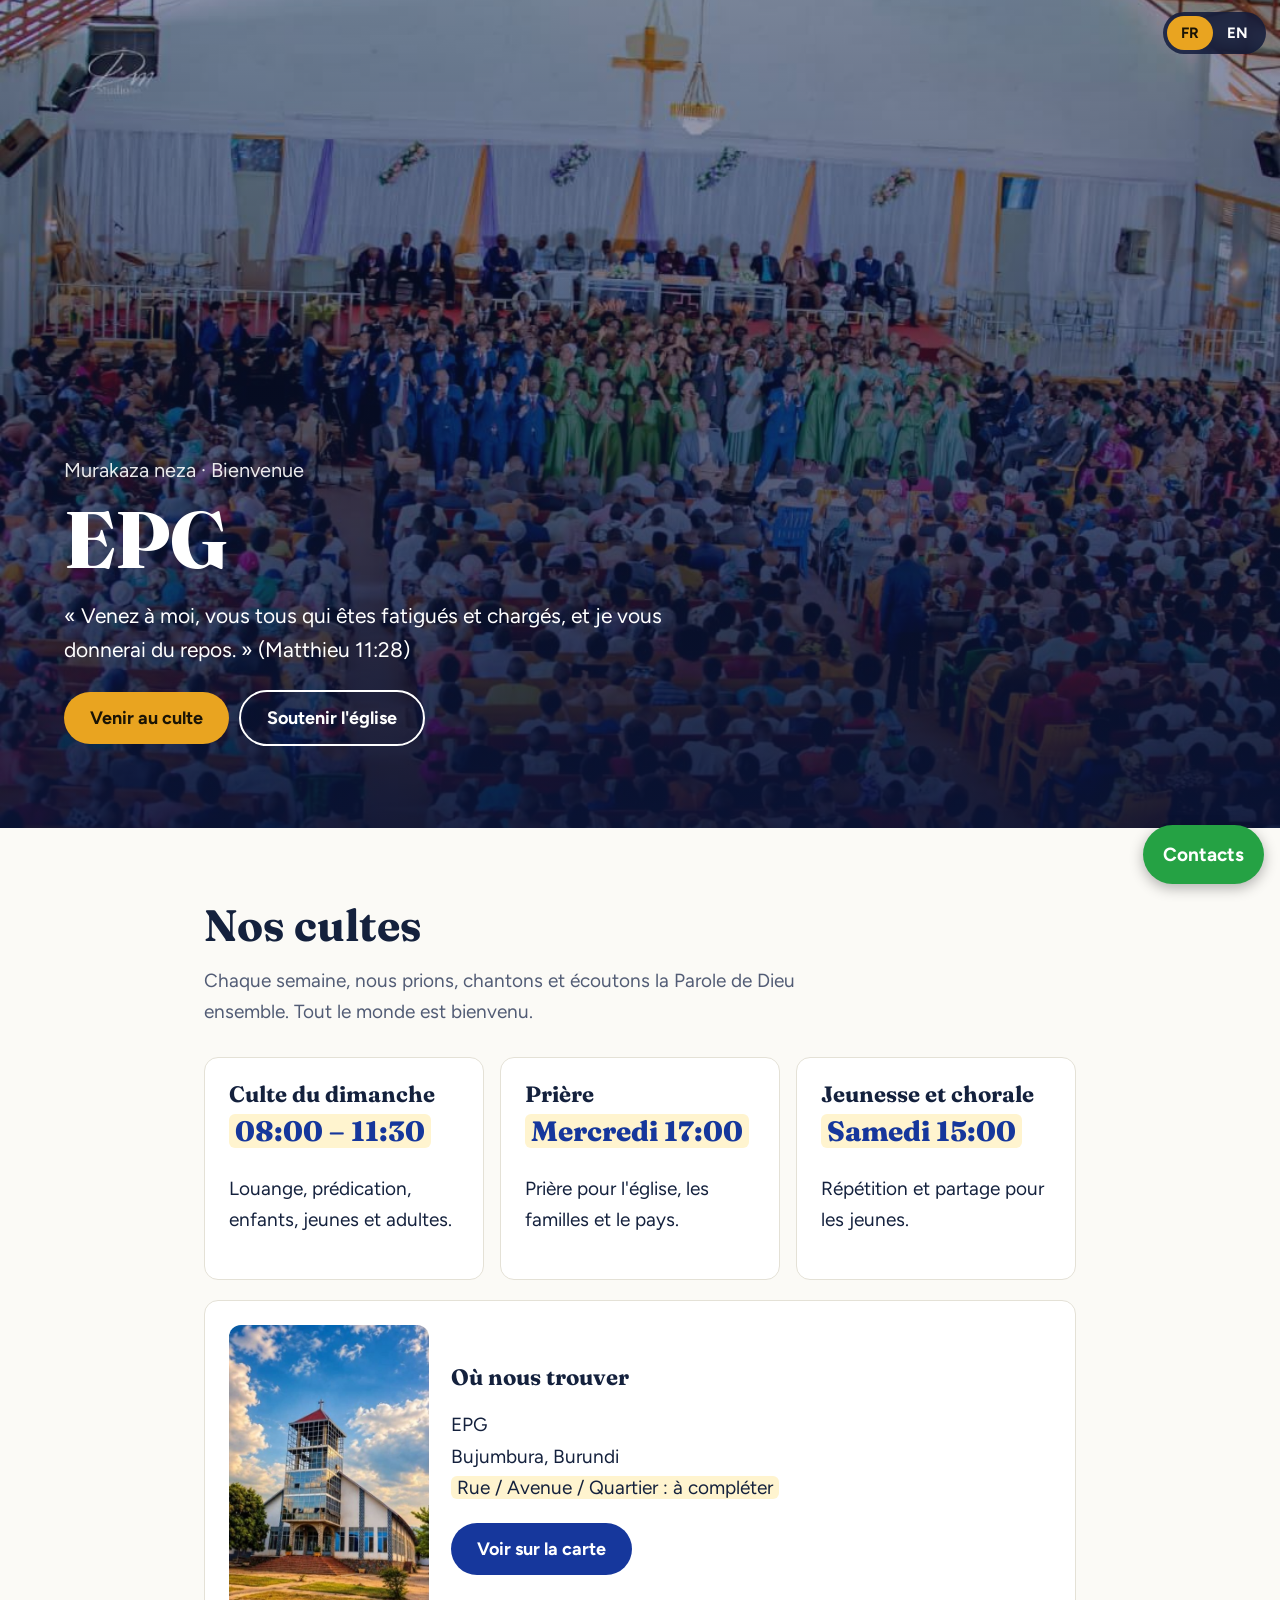
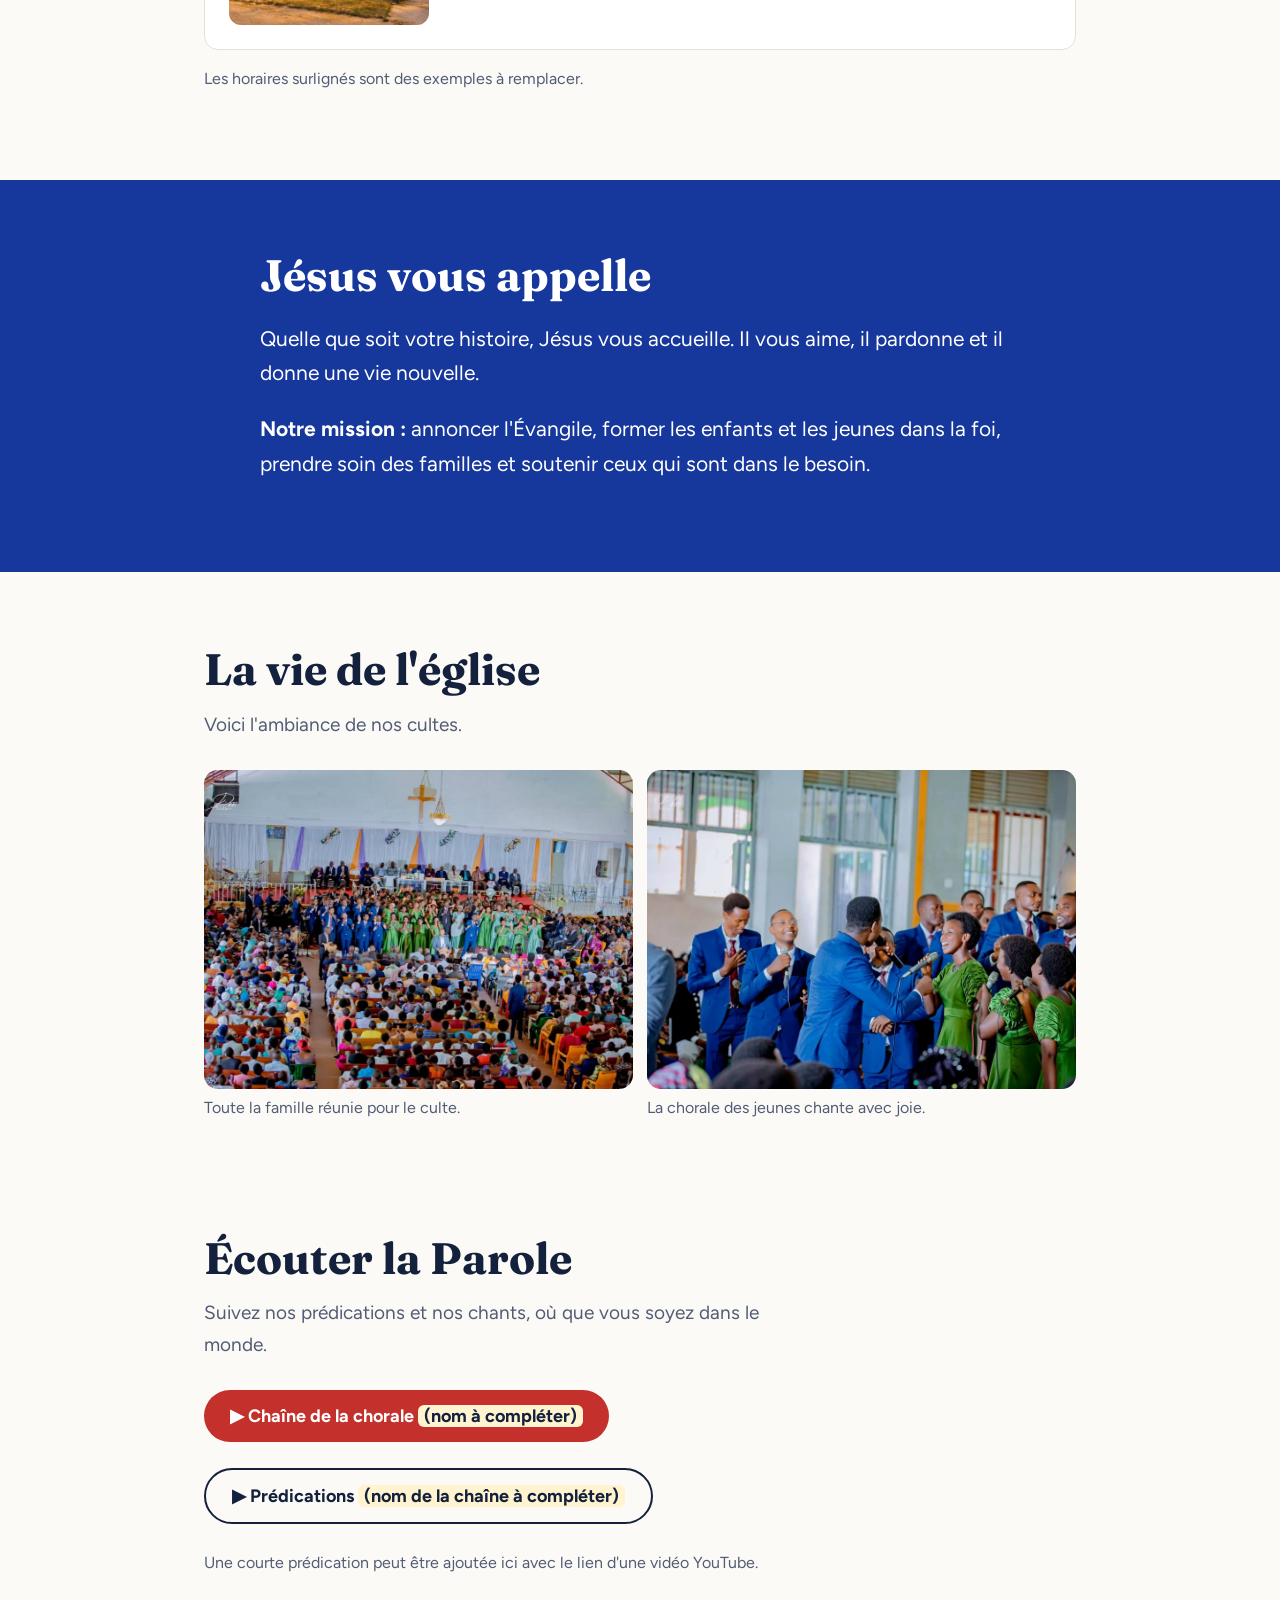
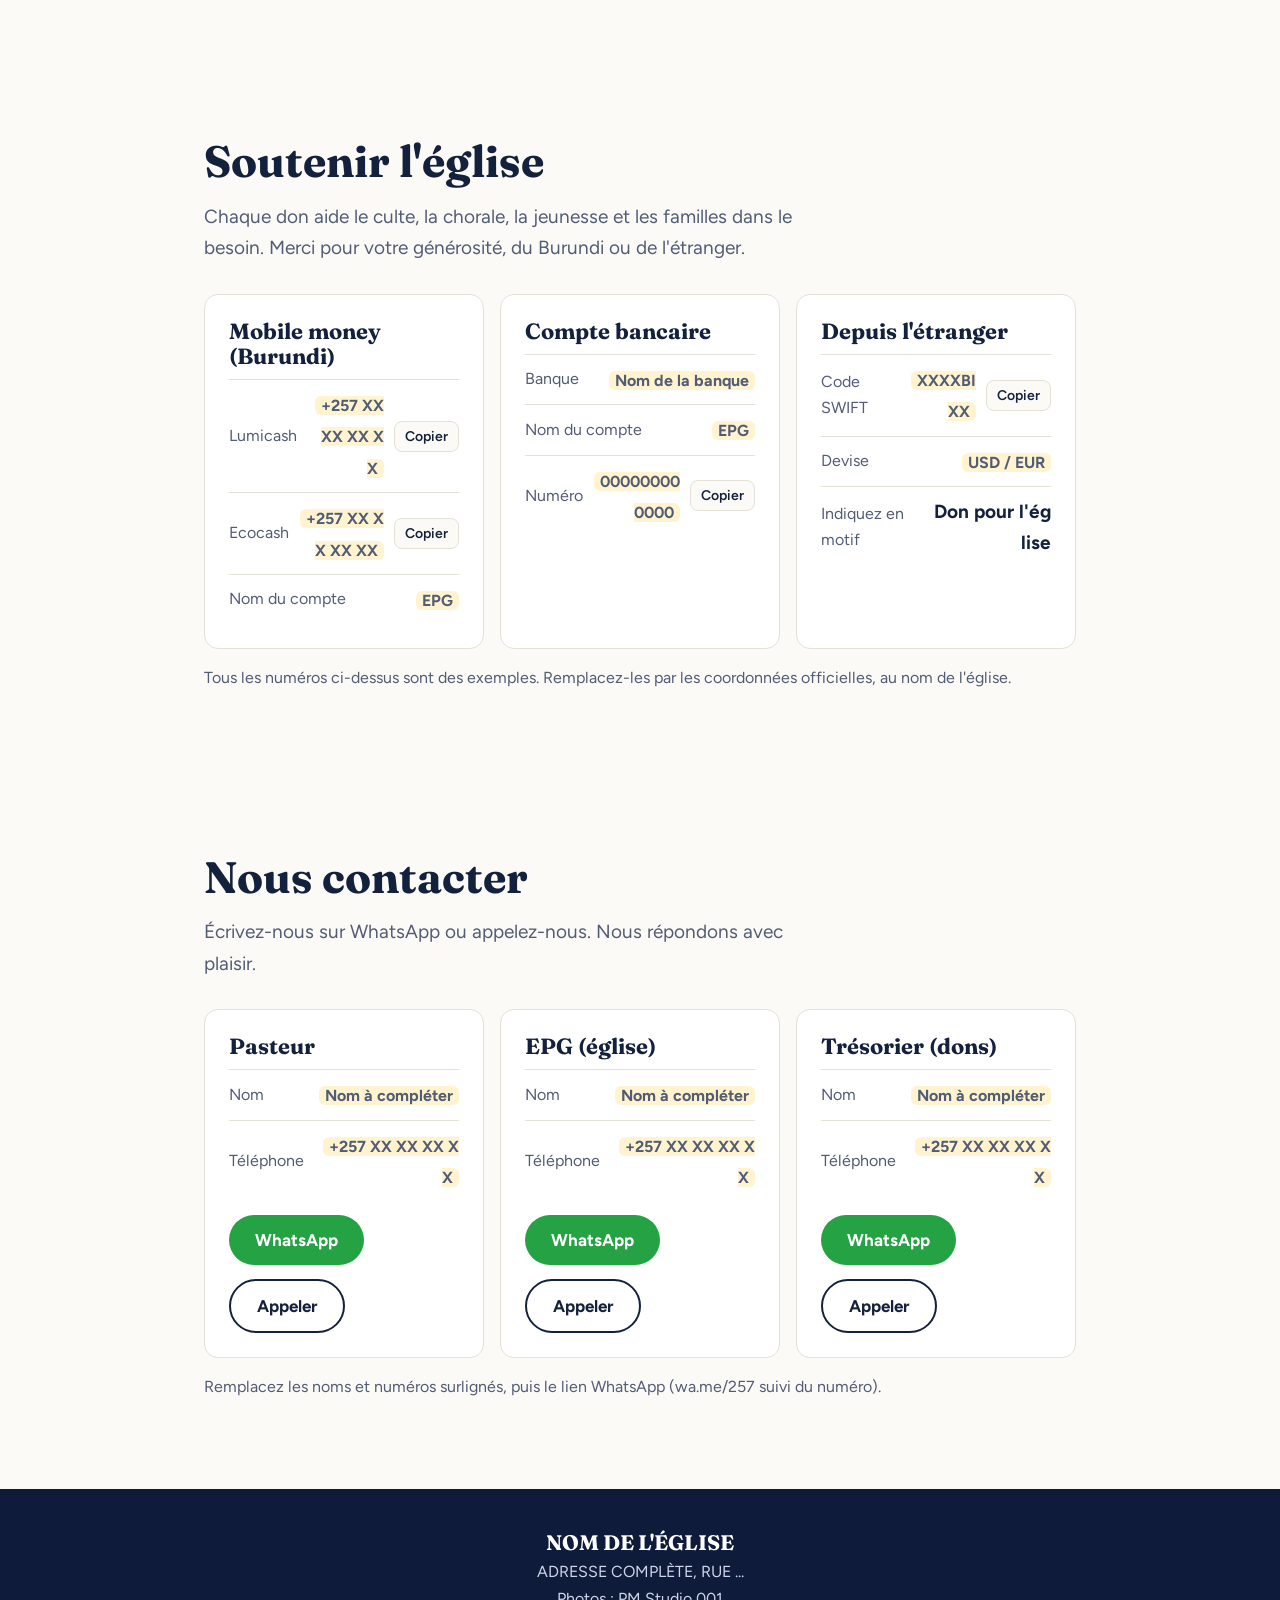
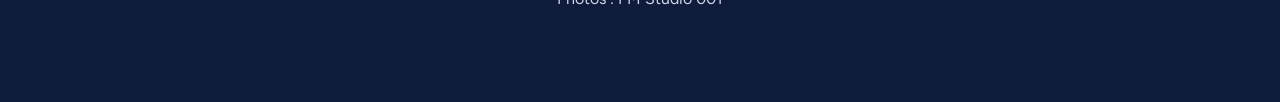
==== eglise-v3.html @ 3b9bd99d "initial commit" ====
<!DOCTYPE html>
<html lang="fr">
<head>
<meta charset="utf-8">
<meta name="viewport" content="width=device-width, initial-scale=1, viewport-fit=cover">
<title>EPG – Bujumbura, Burundi</title>
<link href="https://fonts.googleapis.com/css2?family=Fraunces:opsz,wght@9..144,600;9..144,800&family=Figtree:wght@400;500;700&display=swap" rel="stylesheet">
<style>
:root{--bg:#fbfaf6;--ink:#14213d;--muted:#525c75;--blue:#16379c;--green:#1f8a4c;--gold:#e9a420;--card:#fff;--line:#e4e1d6;--warn:#fff4cf;box-sizing:border-box;padding-top:env(safe-area-inset-top,0px);padding-bottom:env(safe-area-inset-bottom,0px)}
@media (prefers-color-scheme:dark){:root:not([data-theme="light"]){--bg:#0d1427;--ink:#eef0f7;--muted:#a9b2ca;--blue:#8ea5ff;--green:#55d391;--card:#16203b;--line:#28334f;--warn:#3a3317}}
:root[data-theme="dark"]{--bg:#0d1427;--ink:#eef0f7;--muted:#a9b2ca;--blue:#8ea5ff;--green:#55d391;--card:#16203b;--line:#28334f;--warn:#3a3317}
*{box-sizing:border-box}html{scroll-behavior:smooth}
body{margin:0;background:var(--bg);color:var(--ink);font:19px/1.65 Figtree,system-ui,sans-serif}
img{max-width:100%;display:block}
h1,h2,h3{font-family:Fraunces,Georgia,serif;line-height:1.15;margin:0}
a{color:inherit}:focus-visible{outline:3px solid var(--gold);outline-offset:3px}
.hero{position:relative;min-height:92vh;display:flex;align-items:flex-end;color:#fff;background:#10204f url("[data-uri]") center/cover}
.hero:before{content:"";position:absolute;inset:0;background:linear-gradient(180deg,rgba(10,20,55,.3),rgba(10,20,55,.9))}
.hero>div{position:relative;padding:0 5vw 8vh;max-width:760px}
.hero small{font-size:20px;opacity:.9}
.hero h1{font-size:clamp(40px,9vw,80px);font-weight:800;margin:6px 0 14px}
.hero p{font-size:21px;margin:0 0 22px}
.btn{display:inline-block;padding:15px 26px;border-radius:999px;background:var(--gold);color:#1a1405;font-weight:700;text-decoration:none;margin:0 10px 10px 0;border:0;font:700 18px Figtree,sans-serif;cursor:pointer}
.btn.o{background:transparent;color:inherit;border:2px solid currentColor}
section{padding:72px 5vw;max-width:1000px;margin:auto}
h2{font-size:clamp(30px,5.5vw,44px);margin-bottom:14px}
.lead{color:var(--muted);margin:0 0 30px;max-width:600px}
.card{background:var(--card);border:1px solid var(--line);border-radius:14px;padding:24px}
.times{display:grid;grid-template-columns:repeat(auto-fit,minmax(230px,1fr));gap:16px}
.times .big{font-family:Fraunces,serif;font-size:28px;font-weight:800;color:var(--blue)}
.place{margin-top:20px;display:grid;grid-template-columns:200px 1fr;gap:22px;align-items:center}
.place img{border-radius:12px;aspect-ratio:2/3;object-fit:cover;width:100%}
.mission{background:var(--blue);color:#fff;max-width:none;padding:70px 5vw}
.mission>div{max-width:760px;margin:auto}
.mission p{font-size:21px}
.photos{display:grid;grid-template-columns:1fr 1fr;gap:14px}
.photos figure{margin:0}
.photos img{border-radius:14px;width:100%;height:100%;min-height:240px;object-fit:cover}
.photos figcaption{font-size:16px;color:var(--muted);margin-top:6px}
.photos .wide{grid-column:1/-1}
.pred{display:flex;gap:16px;align-items:center;flex-wrap:wrap}
.acc{display:grid;grid-template-columns:repeat(auto-fit,minmax(280px,1fr));gap:16px;margin-top:6px}
.acc h3{font-size:22px;margin-bottom:10px}
.row{display:flex;justify-content:space-between;gap:10px;align-items:center;padding:9px 0;border-top:1px solid var(--line)}
.row span{color:var(--muted);font-size:16px}
.row b{font-size:19px;word-break:break-all;text-align:right}
.cp{font:600 14px Figtree,sans-serif;border:1px solid var(--line);background:var(--bg);color:var(--ink);border-radius:8px;padding:6px 10px;cursor:pointer}
.todo{background:var(--warn);border-radius:6px;padding:0 6px}
.note{font-size:16px;color:var(--muted);margin-top:16px}
.ct .btn{margin:14px 8px 0 0;font-size:17px}
.lang{position:fixed;top:calc(12px + env(safe-area-inset-top,0px));right:14px;z-index:6;display:flex;background:rgba(10,20,55,.78);border-radius:999px;padding:4px;backdrop-filter:blur(6px)}.lang button{border:0;background:transparent;color:#fff;font:700 15px Figtree,sans-serif;padding:8px 14px;border-radius:999px;cursor:pointer}.lang button[aria-pressed="true"]{background:var(--gold);color:#1a1405}
.wa{position:fixed;right:16px;bottom:calc(16px + env(safe-area-inset-bottom,0px));background:#25a244;color:#fff;border-radius:999px;padding:14px 20px;font-weight:700;text-decoration:none;box-shadow:0 4px 14px rgba(0,0,0,.3);z-index:5}
footer{background:#0f1b3a;color:#cfd5ea;padding:36px 5vw 90px;text-align:center;font-size:16px}
footer b{display:block;font-family:Fraunces,serif;color:#fff;font-size:21px}
@media(max-width:700px){.place{grid-template-columns:1fr}.place img{aspect-ratio:3/2;max-height:300px}.photos{grid-template-columns:1fr}section{padding:52px 5vw}}
@media(prefers-reduced-motion:reduce){html{scroll-behavior:auto}}
</style>
</head>
<body>
<div class="lang" role="group" aria-label="Langue / Language"><button data-l="fr" aria-pressed="true">FR</button><button data-l="en" aria-pressed="false">EN</button></div>
<header class="hero"><div>
<small>Murakaza neza · Bienvenue</small>
<h1>EPG</h1>
<p>« Venez à moi, vous tous qui êtes fatigués et chargés, et je vous donnerai du repos. » (Matthieu 11:28)</p>
<a class="btn" href="#cultes">Venir au culte</a><a class="btn o" href="#dons">Soutenir l'église</a>
</div></header>

<section id="cultes">
<h2>Nos cultes</h2>
<p class="lead">Chaque semaine, nous prions, chantons et écoutons la Parole de Dieu ensemble. Tout le monde est bienvenu.</p>
<div class="times">
<div class="card"><h3>Culte du dimanche</h3><div class="big"><span class="todo">08:00 – 11:30</span></div><p>Louange, prédication, enfants, jeunes et adultes.</p></div>
<div class="card"><h3>Prière</h3><div class="big"><span class="todo">Mercredi 17:00</span></div><p>Prière pour l'église, les familles et le pays.</p></div>
<div class="card"><h3>Jeunesse et chorale</h3><div class="big"><span class="todo">Samedi 15:00</span></div><p>Répétition et partage pour les jeunes.</p></div>
</div>
<div class="card place">
<img src="[data-uri]" alt="Le bâtiment de l'EPG avec sa tour vitrée et son toit rouge">
<div><h3>Où nous trouver</h3><p>EPG<br>Bujumbura, Burundi<br><span class="todo">Rue / Avenue / Quartier : à compléter</span></p>
<a class="btn" style="background:var(--blue);color:#fff" href="https://www.google.com/maps/search/?api=1&query=Bujumbura+Burundi" target="_blank" rel="noopener">Voir sur la carte</a></div>
</div>
<p class="note">Les horaires surlignés sont des exemples à remplacer.</p>
</section>

<div class="mission"><div>
<h2>Jésus vous appelle</h2>
<p>Quelle que soit votre histoire, Jésus vous accueille. Il vous aime, il pardonne et il donne une vie nouvelle.</p>
<p><b>Notre mission :</b> annoncer l'Évangile, former les enfants et les jeunes dans la foi, prendre soin des familles et soutenir ceux qui sont dans le besoin.</p>
</div></div>

<section id="vie">
<h2>La vie de l'église</h2>
<p class="lead">Voici l'ambiance de nos cultes.</p>
<div class="photos">
<figure><img src="[data-uri]" alt="L'assemblée réunie pour le culte, la chorale sur l'estrade"><figcaption>Toute la famille réunie pour le culte.</figcaption></figure>
<figure><img src="[data-uri]" alt="Choristes souriants chantant ensemble"><figcaption>La chorale des jeunes chante avec joie.</figcaption></figure>
</div>
</section>

<section id="predications">
<h2>Écouter la Parole</h2>
<p class="lead">Suivez nos prédications et nos chants, où que vous soyez dans le monde.</p>
<div class="pred">
<a class="btn" style="background:#c4302b;color:#fff" href="https://www.youtube.com/@A-COMPLETER" target="_blank" rel="noopener">▶ Chaîne de la chorale <span class="todo" style="color:#14213d">(nom à compléter)</span></a>
<a class="btn o" href="https://www.youtube.com/@A-COMPLETER" target="_blank" rel="noopener">▶ Prédications <span class="todo">(nom de la chaîne à compléter)</span></a>
</div>
<p class="note">Une courte prédication peut être ajoutée ici avec le lien d'une vidéo YouTube.</p>
</section>

<section id="dons">
<h2>Soutenir l'église</h2>
<p class="lead">Chaque don aide le culte, la chorale, la jeunesse et les familles dans le besoin. Merci pour votre générosité, du Burundi ou de l'étranger.</p>
<div class="acc">
<div class="card"><h3>Mobile money (Burundi)</h3>
<div class="row"><span>Lumicash</span><b><span class="todo">+257 XX XX XX XX</span></b><button class="cp" data-c="+257 XX XX XX XX">Copier</button></div>
<div class="row"><span>Ecocash</span><b><span class="todo">+257 XX XX XX XX</span></b><button class="cp" data-c="+257 XX XX XX XX">Copier</button></div>
<div class="row"><span>Nom du compte</span><b><span class="todo">EPG</span></b></div></div>
<div class="card"><h3>Compte bancaire</h3>
<div class="row"><span>Banque</span><b><span class="todo">Nom de la banque</span></b></div>
<div class="row"><span>Nom du compte</span><b><span class="todo">EPG</span></b></div>
<div class="row"><span>Numéro</span><b><span class="todo">000000000000</span></b><button class="cp" data-c="000000000000">Copier</button></div></div>
<div class="card"><h3>Depuis l'étranger</h3>
<div class="row"><span>Code SWIFT</span><b><span class="todo">XXXXBIXX</span></b><button class="cp" data-c="XXXXBIXX">Copier</button></div>
<div class="row"><span>Devise</span><b><span class="todo">USD / EUR</span></b></div>
<div class="row"><span>Indiquez en motif</span><b>Don pour l'église</b></div></div>
</div>
<p class="note">Tous les numéros ci-dessus sont des exemples. Remplacez-les par les coordonnées officielles, au nom de l'église.</p>
</section>

<section id="contacts">
<h2>Nous contacter</h2>
<p class="lead">Écrivez-nous sur WhatsApp ou appelez-nous. Nous répondons avec plaisir.</p>
<div class="acc">
<div class="card ct"><h3>Pasteur</h3><div class="row"><span>Nom</span><b><span class="todo">Nom à compléter</span></b></div><div class="row"><span>Téléphone</span><b><span class="todo">+257 XX XX XX XX</span></b></div><a class="btn" style="background:#25a244;color:#fff" href="https://wa.me/257XXXXXXXX" target="_blank" rel="noopener">WhatsApp</a><a class="btn o" href="tel:+257XXXXXXXX">Appeler</a></div>
<div class="card ct"><h3>EPG (église)</h3><div class="row"><span>Nom</span><b><span class="todo">Nom à compléter</span></b></div><div class="row"><span>Téléphone</span><b><span class="todo">+257 XX XX XX XX</span></b></div><a class="btn" style="background:#25a244;color:#fff" href="https://wa.me/257XXXXXXXX" target="_blank" rel="noopener">WhatsApp</a><a class="btn o" href="tel:+257XXXXXXXX">Appeler</a></div>
<div class="card ct"><h3>Trésorier (dons)</h3><div class="row"><span>Nom</span><b><span class="todo">Nom à compléter</span></b></div><div class="row"><span>Téléphone</span><b><span class="todo">+257 XX XX XX XX</span></b></div><a class="btn" style="background:#25a244;color:#fff" href="https://wa.me/257XXXXXXXX" target="_blank" rel="noopener">WhatsApp</a><a class="btn o" href="tel:+257XXXXXXXX">Appeler</a></div>
</div>
<p class="note">Remplacez les noms et numéros surlignés, puis le lien WhatsApp (wa.me/257 suivi du numéro).</p>
</section>

<a class="wa" href="#contacts">Contacts</a>
<footer><b>NOM DE L'ÉGLISE</b>ADRESSE COMPLÈTE, RUE ...<br>Photos : PM Studio 001</footer>
<script>
(function(){
var EN={"Murakaza neza · Bienvenue": "Murakaza neza · Welcome", "« Venez à moi, vous tous qui êtes fatigués et chargés, et je vous donnerai du repos. » (Matthieu 11:28)": "“Come to me, all you who are weary and burdened, and I will give you rest.” (Matthew 11:28)", "Venir au culte": "Join us for worship", "Soutenir l'église": "Support the church", "Nos cultes": "Our services", "Chaque semaine, nous prions, chantons et écoutons la Parole de Dieu ensemble. Tout le monde est bienvenu.": "Each week, we pray, sing and listen to the Word of God together. Everyone is welcome.", "Culte du dimanche": "Sunday service", "08:00 – 11:30": "8:00 AM – 11:30 AM", "Louange, prédication, enfants, jeunes et adultes.": "Worship, preaching, children, youth and adults.", "Prière": "Prayer", "Mercredi 17:00": "Wednesday 5:00 PM", "Prière pour l'église, les familles et le pays.": "Prayer for the church, families and the country.", "Jeunesse et chorale": "Youth and choir", "Samedi 15:00": "Saturday 3:00 PM", "Répétition et partage pour les jeunes.": "Rehearsal and fellowship for young people.", "Où nous trouver": "Find us", "Rue / Avenue / Quartier : à compléter": "Street / Avenue / Neighborhood: to be completed", "Voir sur la carte": "View on map", "Les horaires surlignés sont des exemples à remplacer.": "The highlighted times are examples to replace.", "Jésus vous appelle": "Jesus is calling you", "Quelle que soit votre histoire, Jésus vous accueille. Il vous aime, il pardonne et il donne une vie nouvelle.": "Whatever your story, Jesus welcomes you. He loves you, he forgives, and he gives new life.", "Notre mission :": "Our mission:", "annoncer l'Évangile, former les enfants et les jeunes dans la foi, prendre soin des familles et soutenir ceux qui sont dans le besoin.": "to proclaim the Gospel, to teach children and young people in the faith, to care for families and to support those in need.", "La vie de l'église": "Life at the church", "Voici l'ambiance de nos cultes.": "This is the atmosphere of our services.", "Toute la famille réunie pour le culte.": "The whole family gathered for worship.", "La chorale des jeunes chante avec joie.": "The youth choir sings with joy.", "Écouter la Parole": "Listen to the Word", "Suivez nos prédications et nos chants, où que vous soyez dans le monde.": "Follow our sermons and songs, wherever you are in the world.", "▶ Chaîne de la chorale": "▶ Choir channel", "(nom à compléter)": "(name to be completed)", "▶ Prédications": "▶ Sermons", "(nom de la chaîne à compléter)": "(channel name to be completed)", "Une courte prédication peut être ajoutée ici avec le lien d'une vidéo YouTube.": "A short sermon can be added here with a YouTube video link.", "Chaque don aide le culte, la chorale, la jeunesse et les familles dans le besoin. Merci pour votre générosité, du Burundi ou de l'étranger.": "Every gift supports our services, the choir, the youth and families in need. Thank you for your generosity, from Burundi or abroad.", "Copier": "Copy", "Nom du compte": "Account name", "Compte bancaire": "Bank account", "Banque": "Bank", "Nom de la banque": "Bank name", "Numéro": "Number", "Depuis l'étranger": "From abroad", "Code SWIFT": "SWIFT code", "Devise": "Currency", "Indiquez en motif": "Put as reference", "Don pour l'église": "Gift for the church", "Tous les numéros ci-dessus sont des exemples. Remplacez-les par les coordonnées officielles, au nom de l'église.": "All numbers above are examples. Replace them with the official details, in the name of the church.", "Nous contacter": "Contact us", "Écrivez-nous sur WhatsApp ou appelez-nous. Nous répondons avec plaisir.": "Write to us on WhatsApp or call us. We are happy to reply.", "Pasteur": "Pastor", "Nom": "Name", "Nom à compléter": "Name to be completed", "Téléphone": "Phone", "Appeler": "Call", "EPG (église)": "EPG (church)", "Trésorier (dons)": "Treasurer (gifts)", "Remplacez les noms et numéros surlignés, puis le lien WhatsApp (wa.me/257 suivi du numéro).": "Replace the highlighted names and numbers, then the WhatsApp link (wa.me/257 followed by the number).", "Contacts": "Contacts", "NOM DE L'ÉGLISE": "CHURCH NAME", "ADRESSE COMPLÈTE, RUE ...": "FULL ADDRESS, STREET ...", "Photos : PM Studio 001": "Photos: PM Studio 001"},ALT={"Le bâtiment de l'EPG avec sa tour vitrée et son toit rouge": "The EPG church building with its glass tower and red roof", "L'assemblée réunie pour le culte, la chorale sur l'estrade": "The congregation gathered for worship, with the choir on the platform", "Choristes souriants chantant ensemble": "Smiling choir members singing together"},cur='fr';
var nodes=[],w=document.createTreeWalker(document.body,NodeFilter.SHOW_TEXT,null),n;
while(n=w.nextNode()){if(n.parentNode.tagName!=='SCRIPT'&&n.nodeValue.trim())nodes.push({n:n,fr:n.nodeValue})}
var imgs=[].map.call(document.querySelectorAll('img[alt]'),function(i){return{i:i,fr:i.getAttribute('alt')}});
var bs=document.querySelectorAll('.lang button');
function set(l){cur=l;
nodes.forEach(function(o){var m=o.fr.match(/^(\s*)([\s\S]*?)(\s*)$/);o.n.nodeValue=(l==='en'&&EN[m[2]]!==undefined)?m[1]+EN[m[2]]+m[3]:o.fr});
imgs.forEach(function(o){o.i.setAttribute('alt',(l==='en'&&ALT[o.fr])||o.fr)});
document.documentElement.lang=l;
bs.forEach(function(b){b.setAttribute('aria-pressed',b.dataset.l===l?'true':'false')});
try{localStorage.setItem('epg-lang',l)}catch(e){}}
bs.forEach(function(b){b.addEventListener('click',function(){set(b.dataset.l)})});
document.querySelectorAll('.cp').forEach(function(b){b.addEventListener('click',function(){
var t=b.firstChild;
try{navigator.clipboard.writeText(b.dataset.c).then(function(){t.nodeValue=cur==='en'?'Copied ✓':'Copié ✓';setTimeout(function(){set(cur)},1800)})}catch(e){t.nodeValue=cur==='en'?'Copy by hand':'Copiez à la main'}
})});
var s='fr';try{s=localStorage.getItem('epg-lang')||'fr'}catch(e){}
set(s==='en'?'en':'fr');
})();
</script>
</body>
</html>
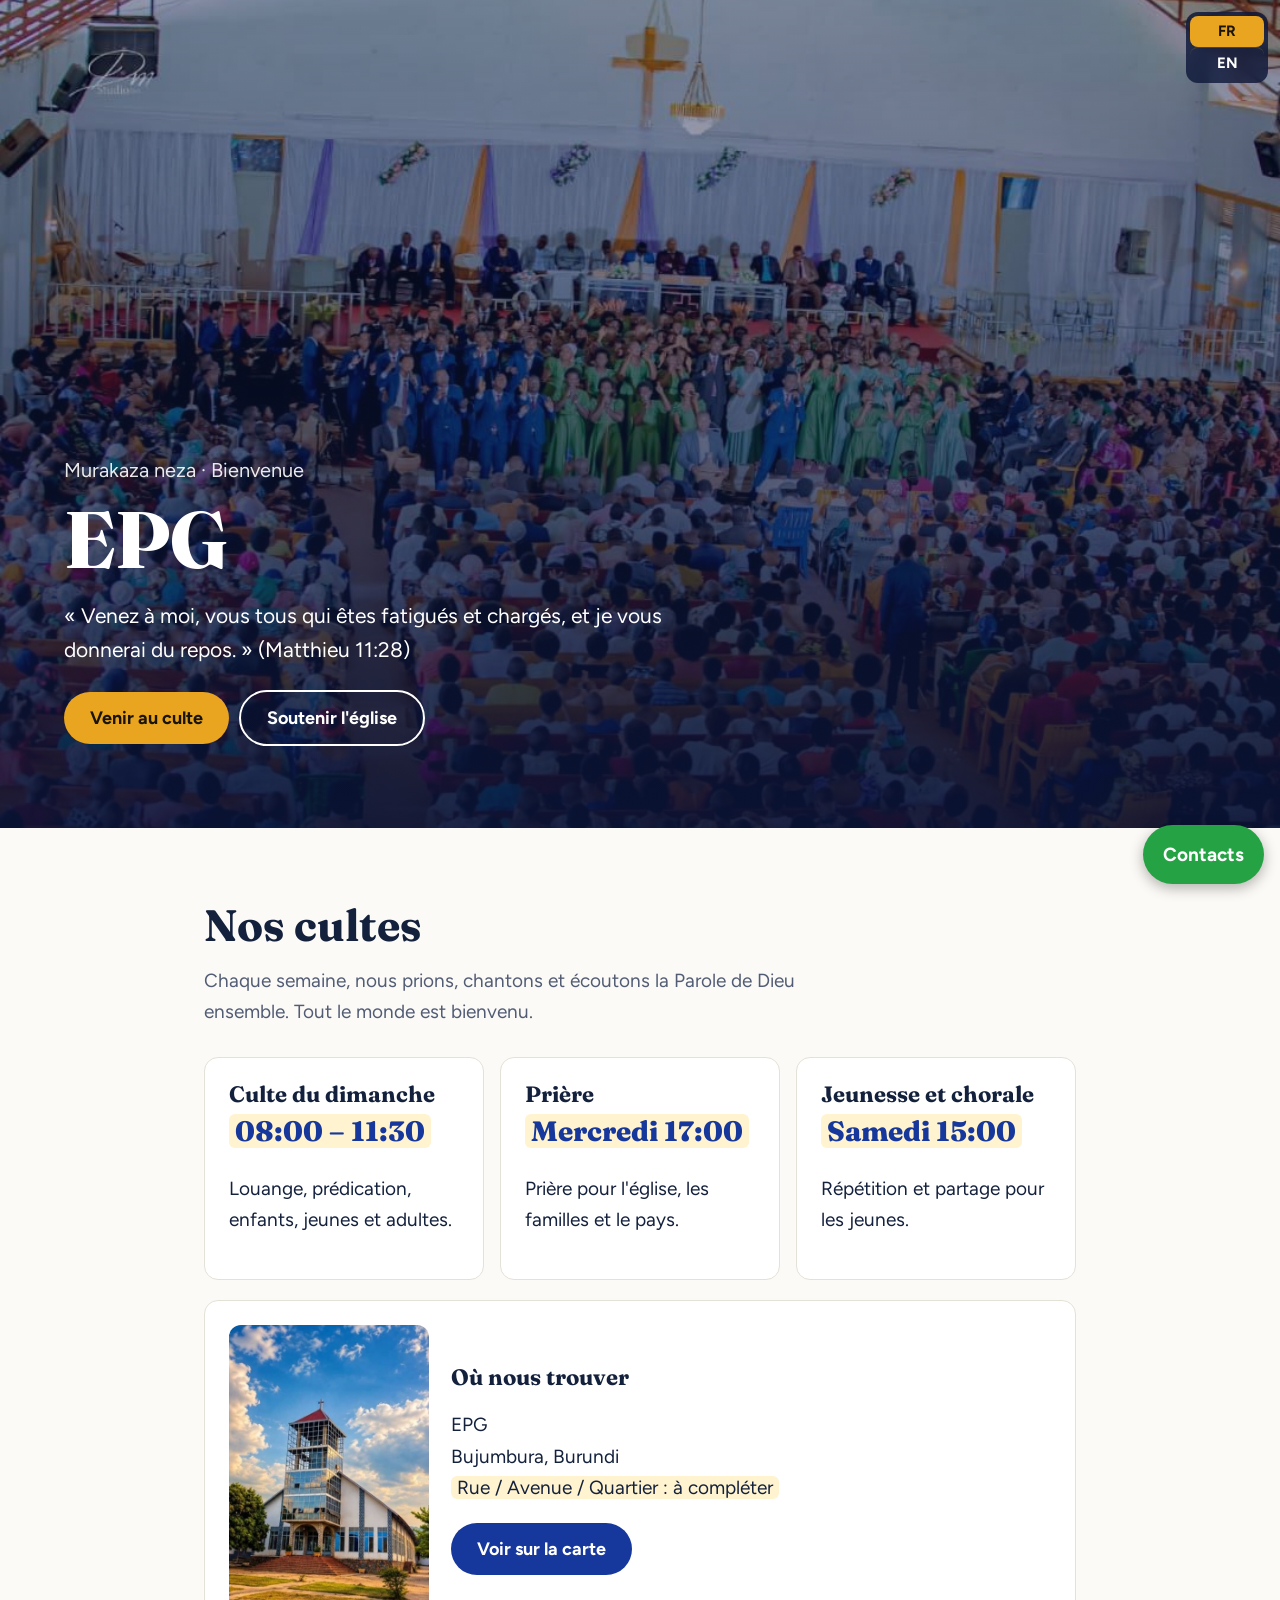
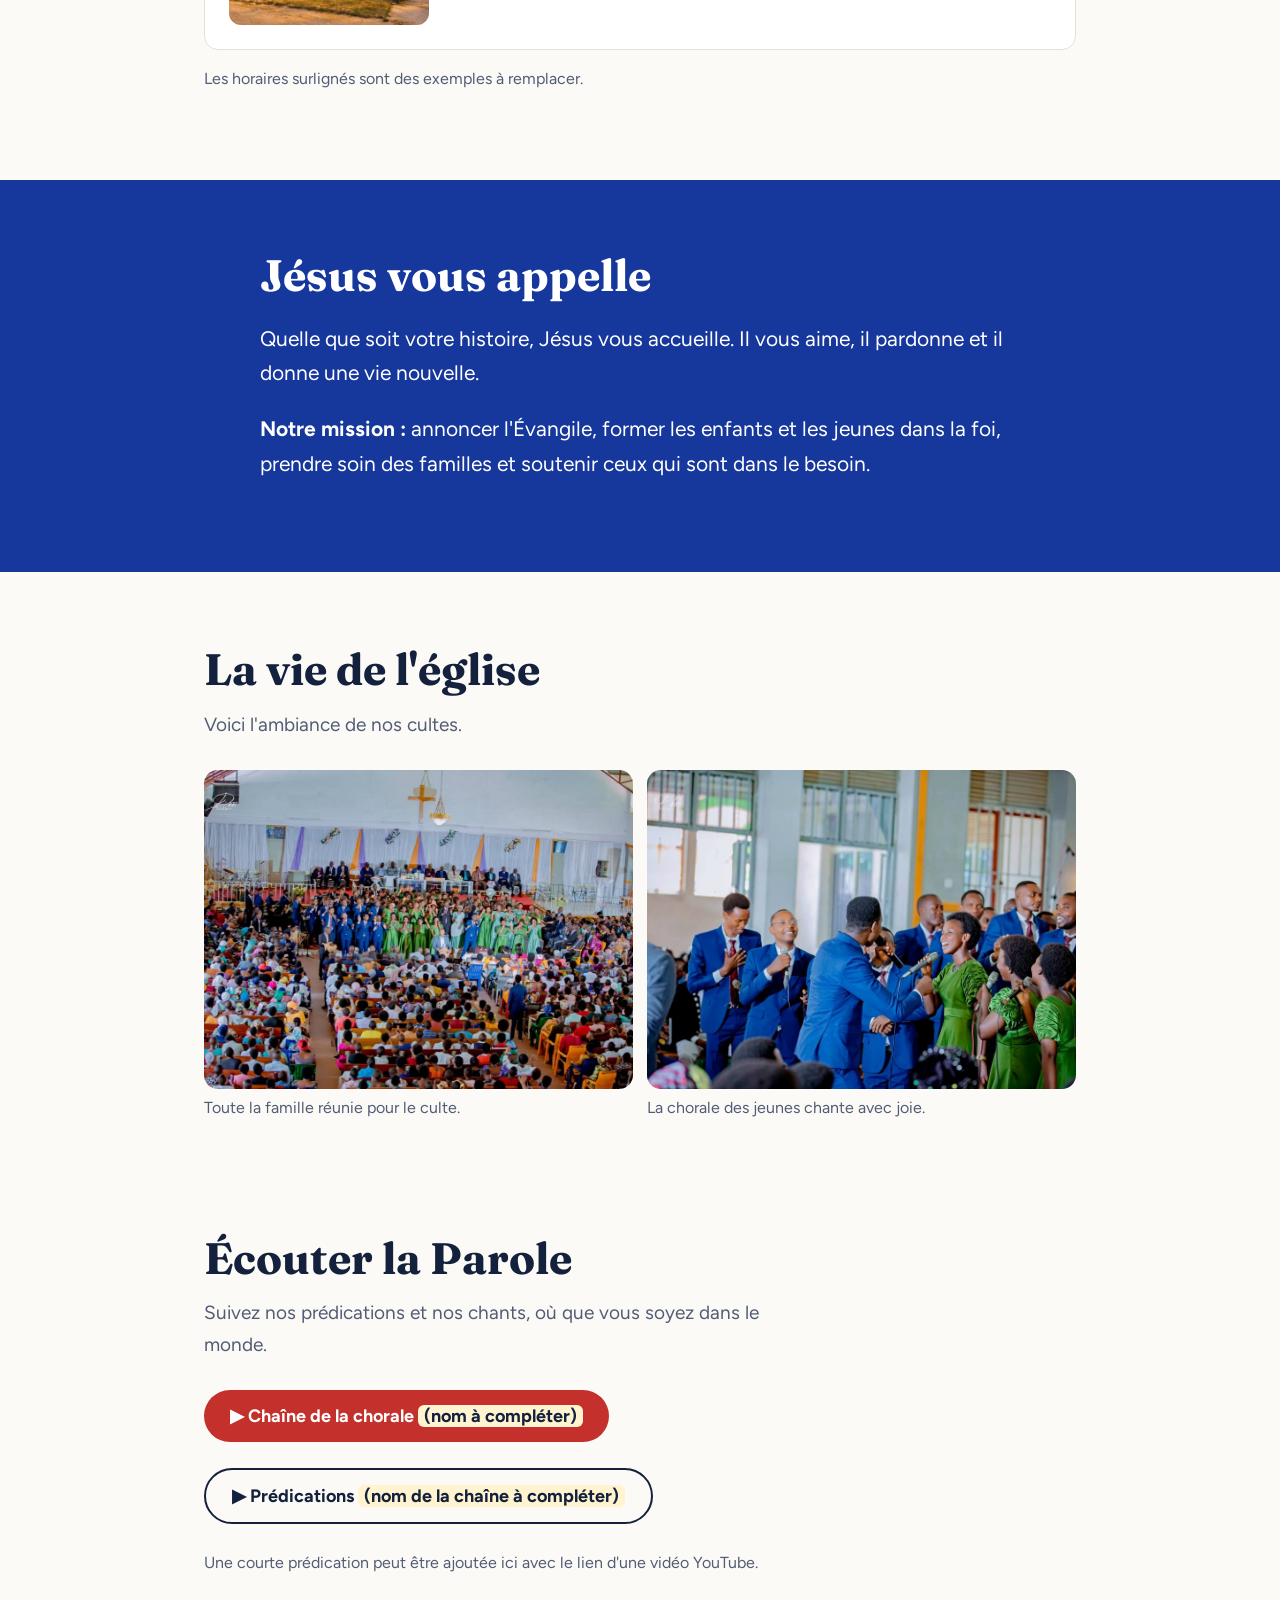
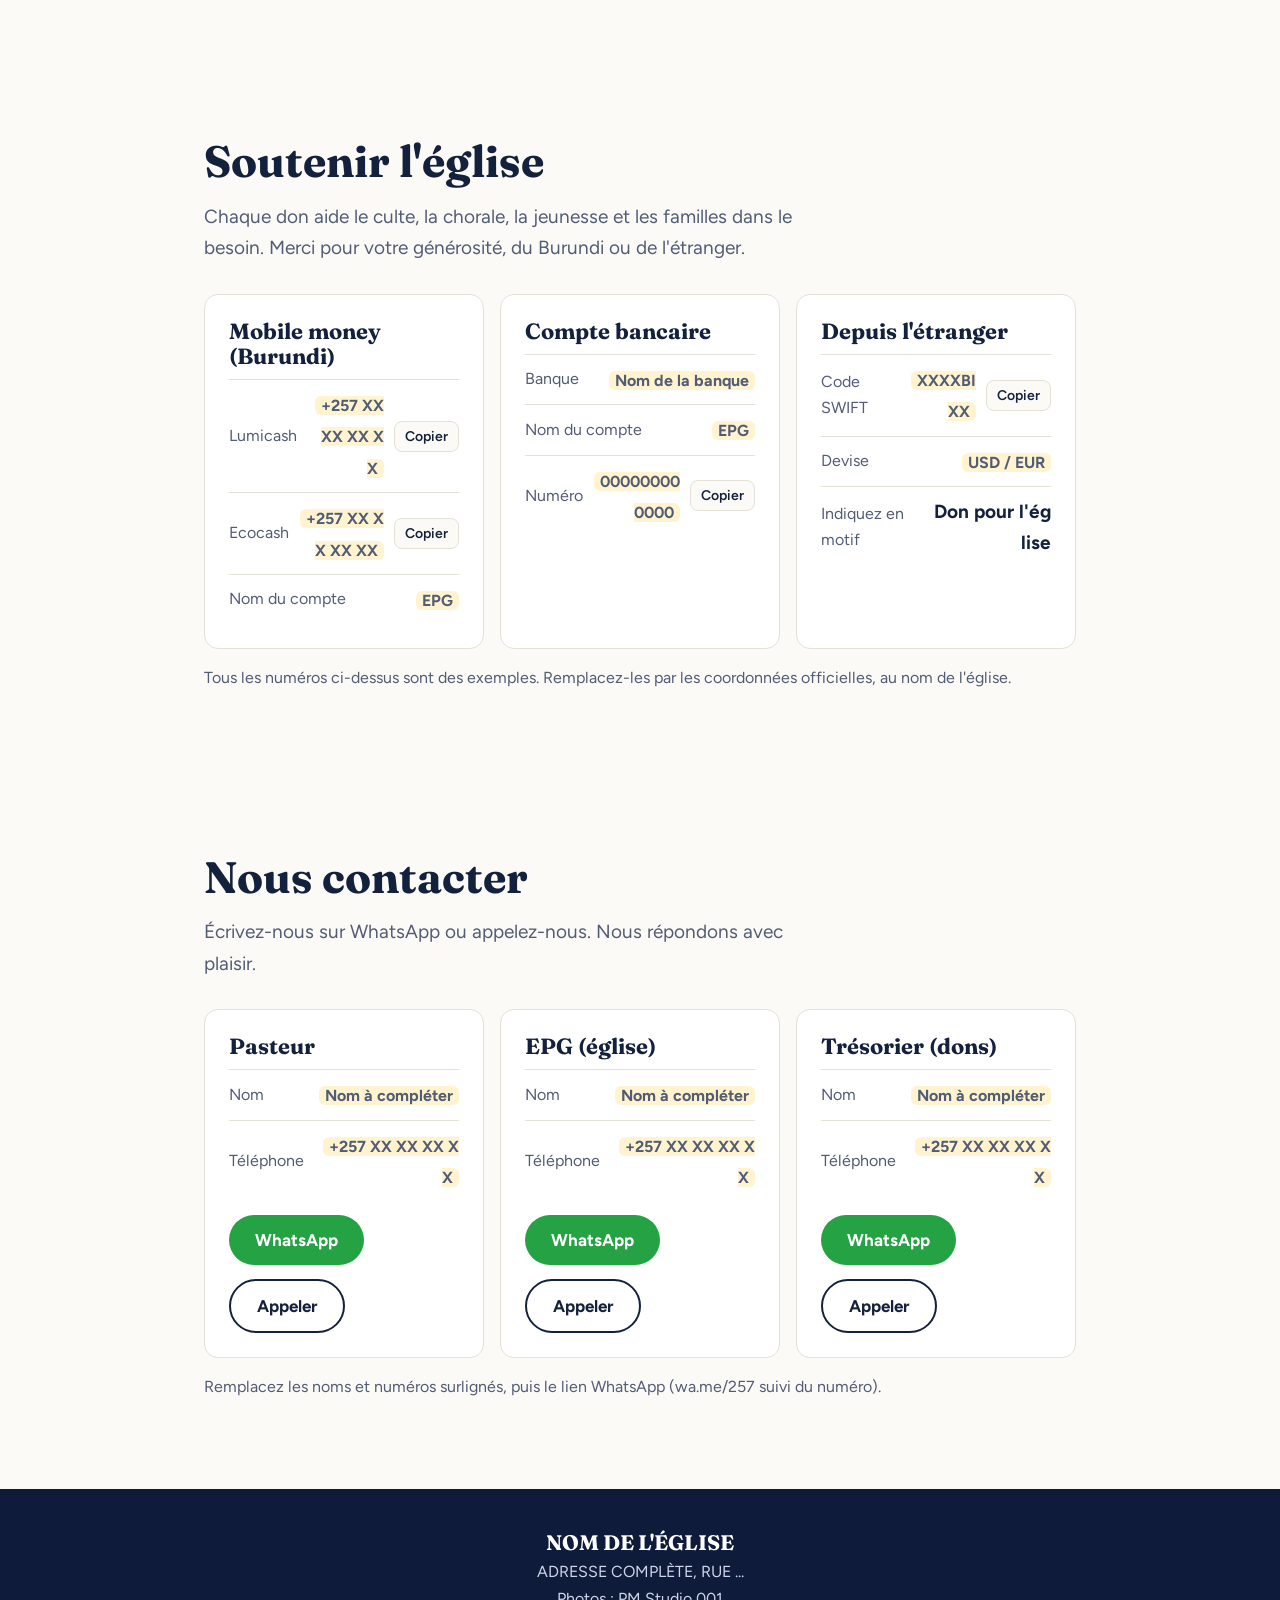
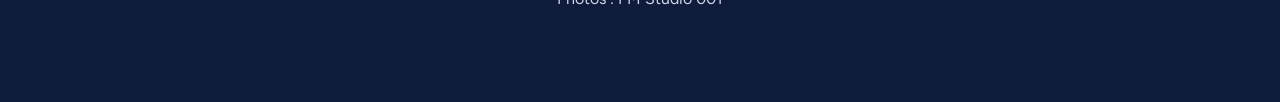
==== commit 30cb812d: "language switcher moved to the top right side of the screen with fixed display" ====
--- a/eglise-v3.html
+++ b/eglise-v3.html
@@ -48,11 +48,12 @@
 .todo{background:var(--warn);border-radius:6px;padding:0 6px}
 .note{font-size:16px;color:var(--muted);margin-top:16px}
 .ct .btn{margin:14px 8px 0 0;font-size:17px}
-.lang{position:fixed;top:calc(12px + env(safe-area-inset-top,0px));right:14px;z-index:6;display:flex;background:rgba(10,20,55,.78);border-radius:999px;padding:4px;backdrop-filter:blur(6px)}.lang button{border:0;background:transparent;color:#fff;font:700 15px Figtree,sans-serif;padding:8px 14px;border-radius:999px;cursor:pointer}.lang button[aria-pressed="true"]{background:var(--gold);color:#1a1405}
+.lang{position:fixed;top:calc(12px + env(safe-area-inset-top,0px));right:calc(12px + env(safe-area-inset-right,0px));z-index:6;display:flex;flex-direction:column;align-items:stretch;min-width:82px;background:rgba(10,20,55,.78);border-radius:12px;padding:4px;backdrop-filter:blur(6px)}.lang button{border:0;background:transparent;color:#fff;font:700 15px/1 Figtree,sans-serif;padding:8px 12px;border-radius:8px;cursor:pointer}.lang button + button{border-top:1px solid #45413b}.lang button[aria-pressed="true"]{background:var(--gold);color:#1a1405}
 .wa{position:fixed;right:16px;bottom:calc(16px + env(safe-area-inset-bottom,0px));background:#25a244;color:#fff;border-radius:999px;padding:14px 20px;font-weight:700;text-decoration:none;box-shadow:0 4px 14px rgba(0,0,0,.3);z-index:5}
 footer{background:#0f1b3a;color:#cfd5ea;padding:36px 5vw 90px;text-align:center;font-size:16px}
 footer b{display:block;font-family:Fraunces,serif;color:#fff;font-size:21px}
 @media(max-width:700px){.place{grid-template-columns:1fr}.place img{aspect-ratio:3/2;max-height:300px}.photos{grid-template-columns:1fr}section{padding:52px 5vw}}
+@media(max-width:360px){body{font-size:15px;line-height:1.55}section{padding:38px 16px}h2{font-size:clamp(23px,7vw,26px);margin-bottom:10px}.lead{margin-bottom:20px}.card{padding:14px;border-radius:12px}.times,.acc{grid-template-columns:minmax(0,1fr);gap:12px}.acc h3{font-size:18px;margin-bottom:8px}.row{flex-wrap:wrap;gap:6px 8px}.row b{max-width:100%;font-size:15px}.row .cp{margin-left:auto}.note{font-size:13px;margin-top:12px}.btn{padding:10px 12px;font-size:14px}.pred{gap:10px}.photos{gap:10px}.photos img{min-height:180px}.place{gap:16px;margin-top:16px}.mission{padding:38px 16px}.mission p{font-size:15px}.hero>div{padding:0 16px 5vh}.hero h1{font-size:36px;margin-bottom:10px}.hero p{font-size:15px;margin-bottom:16px}.hero-actions{gap:8px}.lang button{min-width:74px;padding:7px 9px;font-size:14px}footer{padding:28px 16px}}
 @media(prefers-reduced-motion:reduce){html{scroll-behavior:auto}}
 </style>
 </head>
